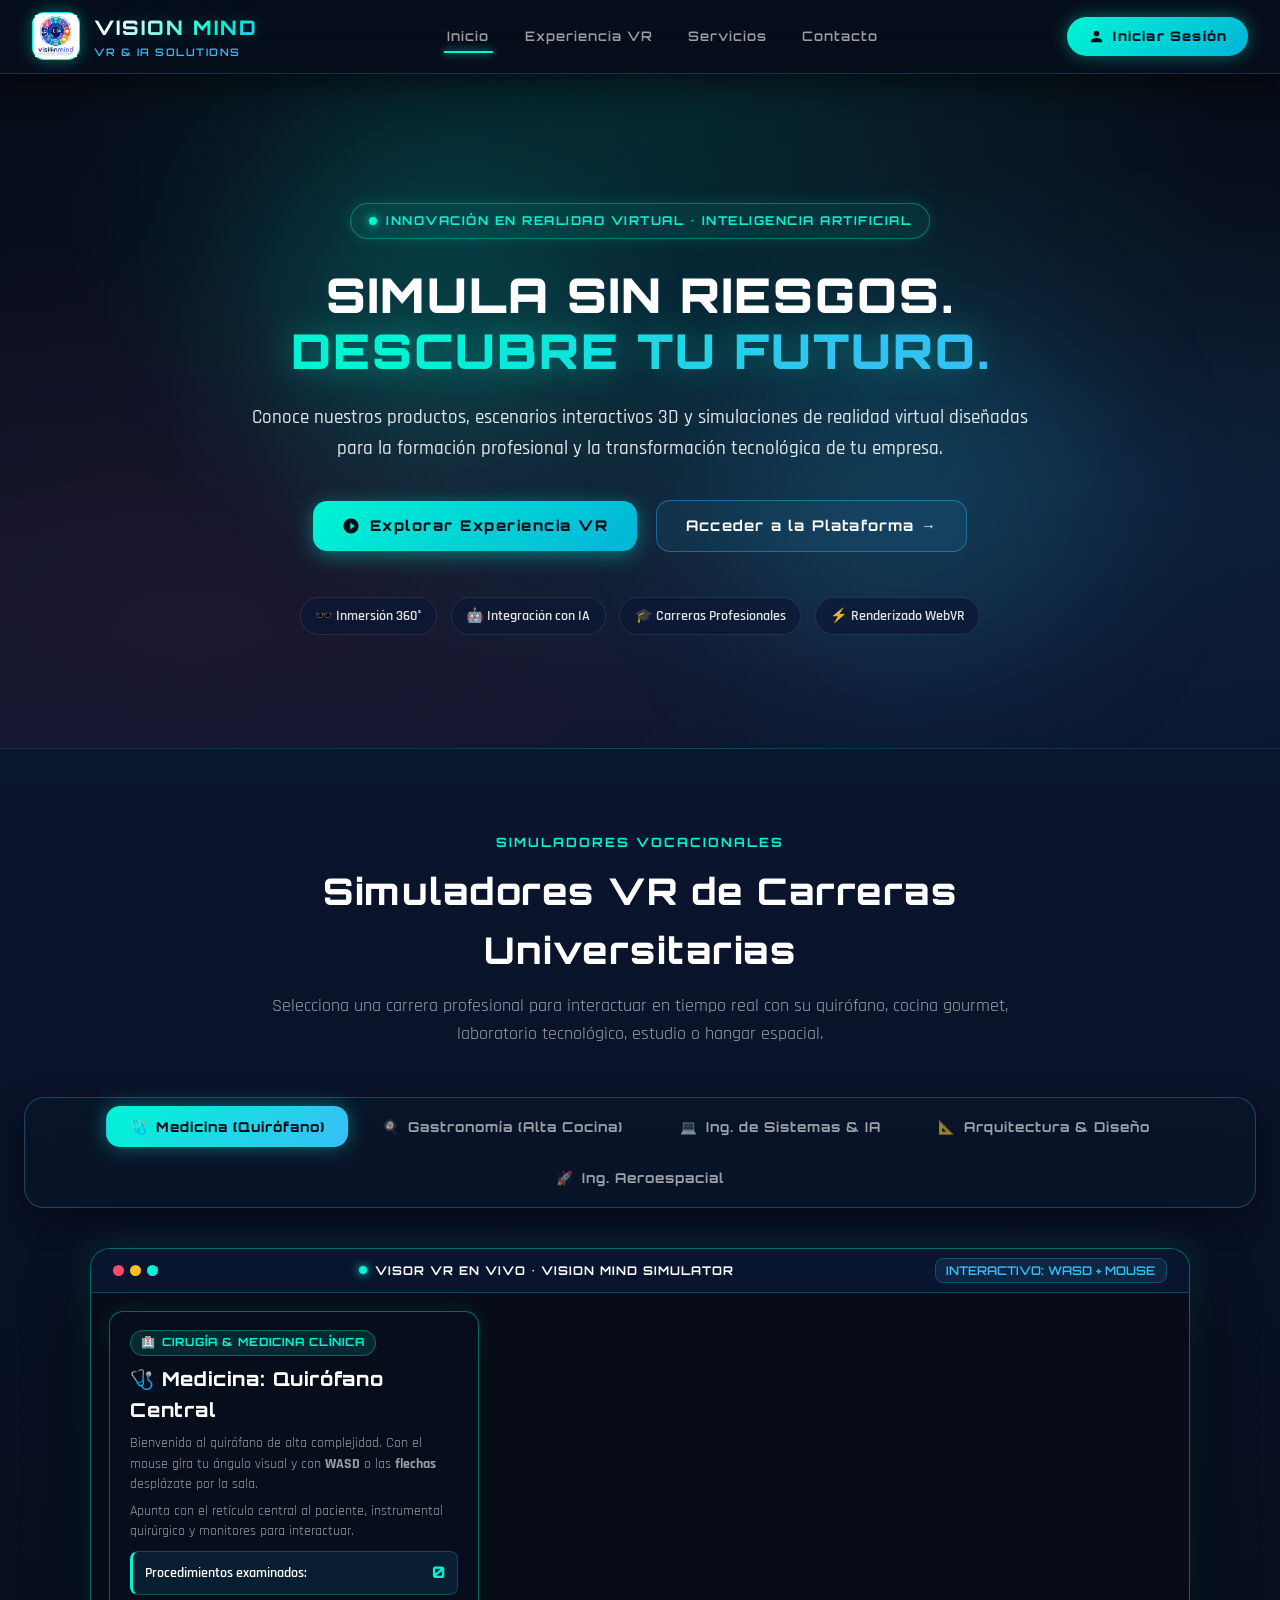
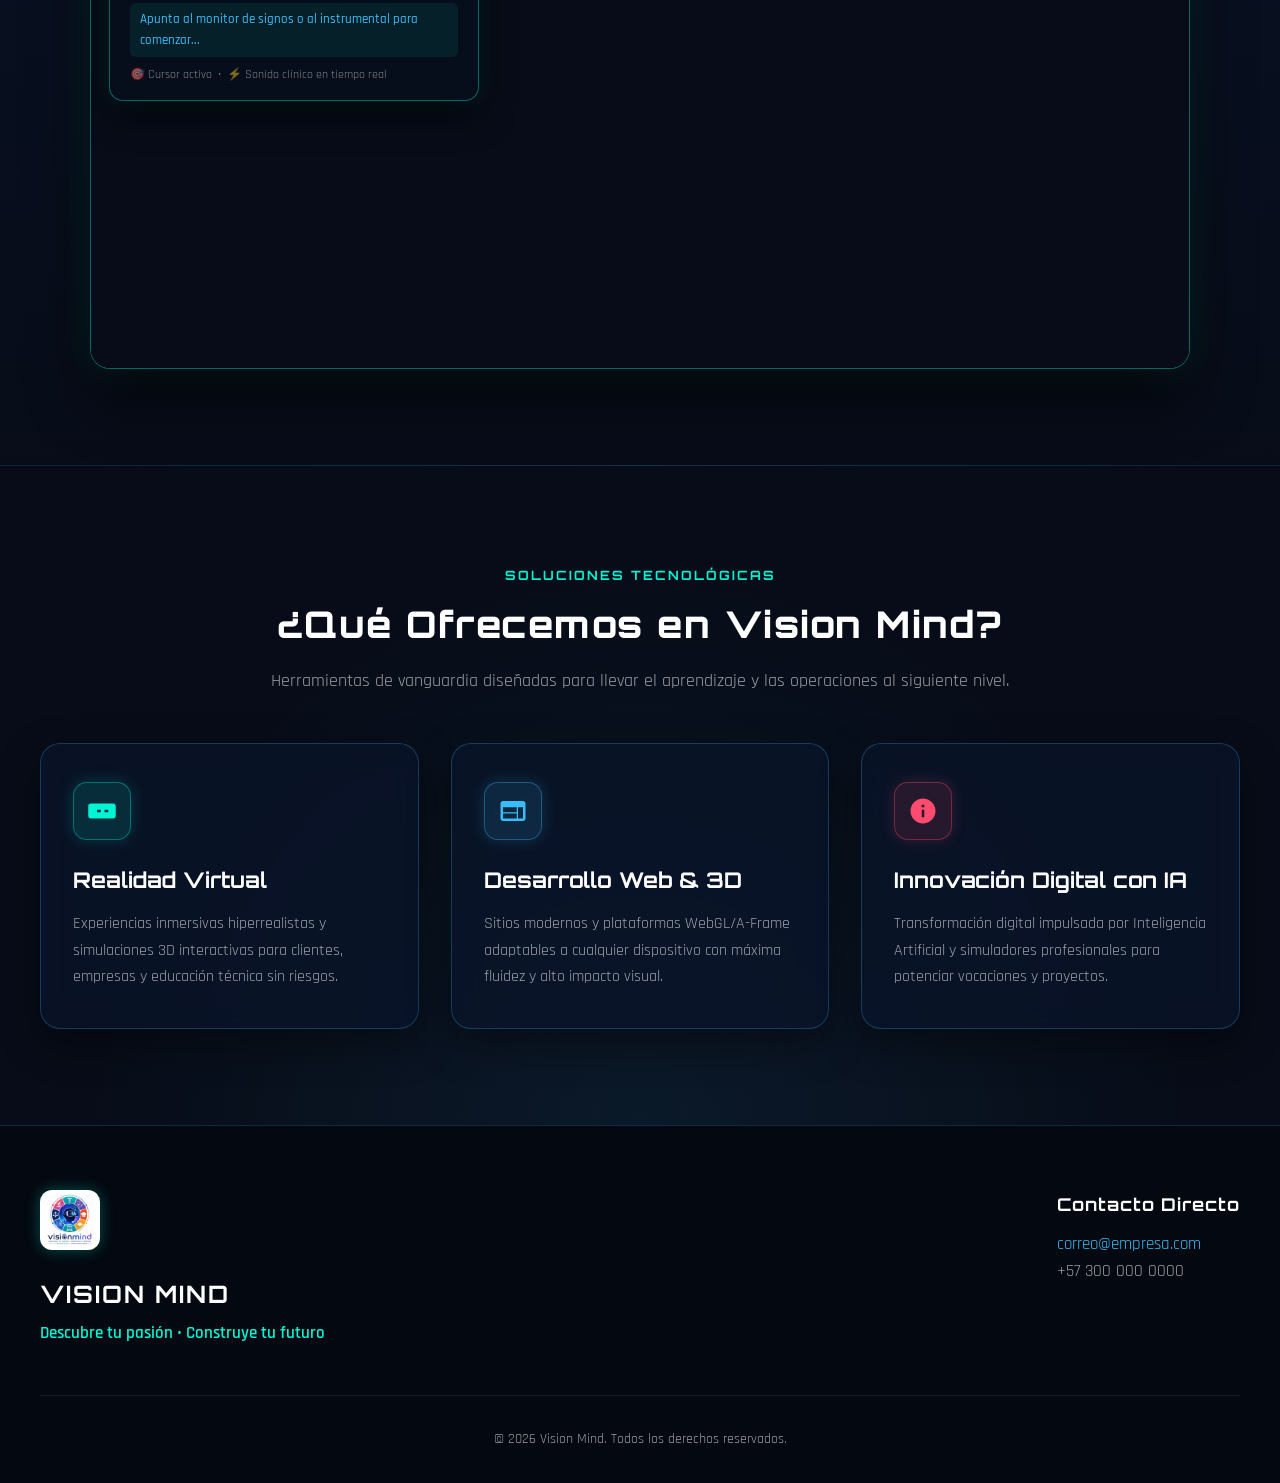
==== vision-mind-main/index.html @ ce86c636 "public" ====
<!DOCTYPE html>
<html lang="es">
<head>
  <meta charset="UTF-8">
  <meta name="viewport" content="width=device-width, initial-scale=1.0">
  <title>Vision Mind | Realidad Virtual & Soluciones Inmersivas</title>
  
  <link rel="icon" type="image/png" href="img/vision_mind_logo.png">
  <link rel="stylesheet" href="style.css">
  <script src="https://aframe.io/releases/1.5.0/aframe.min.js"></script>
  <script src="script.js" defer></script>
</head>
<body>

  <!-- Barra de Navegación y Encabezado Futurista -->
  <header class="main-header">
    <div class="nav-container">
      <!-- Identidad Corporativa -->
      <a href="#inicio" class="brand-link">
        <div class="logo-wrapper">
          <img src="img/vision_mind_logo.png" alt="Logo Vision Mind" class="header-logo">
        </div>
        <div class="brand-text">
          <span class="brand-name">VISION MIND</span>
          <span class="brand-sub">VR &amp; IA SOLUTIONS</span>
        </div>
      </a>

      <!-- Menú de Navegación -->
      <nav class="nav-menu">
        <a href="#inicio" class="nav-link active">Inicio</a>
        <a href="#vr" class="nav-link">Experiencia VR</a>
        <a href="#servicios" class="nav-link">Servicios</a>
        <a href="#contacto" class="nav-link">Contacto</a>
      </nav>

      <!-- Botón de Acceso -->
      <div class="nav-actions">
        <a href="login.html" class="btn-login-cta">
          <svg width="17" height="17" fill="currentColor" viewBox="0 0 24 24">
            <path d="M12 12c2.21 0 4-1.79 4-4s-1.79-4-4-4-4 1.79-4 4 1.79 4 4 4zm0 2c-2.67 0-8 1.34-8 4v2h16v-2c0-2.66-5.33-4-8-4z"/>
          </svg>
          Iniciar Sesión
        </a>
      </div>
    </div>
  </header>

  <!-- Sección Hero / Bienvenida Futurista -->
  <section class="hero" id="inicio">
    <div class="hero-glow-blob blob-1"></div>
    <div class="hero-glow-blob blob-2"></div>
    
    <div class="hero-content">
      <div class="hero-badge">
        <span class="badge-dot"></span>
        INNOVACIÓN EN REALIDAD VIRTUAL &bull; INTELIGENCIA ARTIFICIAL
      </div>
      
      <h1 class="hero-title">
        SIMULA SIN RIESGOS.<br>
        <span class="text-gradient">DESCUBRE TU FUTURO.</span>
      </h1>
      
      <p class="hero-desc">
        Conoce nuestros productos, escenarios interactivos 3D y simulaciones de realidad virtual diseñadas para la formación profesional y la transformación tecnológica de tu empresa.
      </p>

      <div class="hero-actions">
        <a href="#vr" class="btn-hero-primary">
          <svg width="18" height="18" fill="currentColor" viewBox="0 0 24 24">
            <path d="M12 2C6.48 2 2 6.48 2 12s4.48 10 10 10 10-4.48 10-10S17.52 2 12 2zm-1 14.5v-9l6 4.5-6 4.5z"/>
          </svg>
          Explorar Experiencia VR
        </a>
        <a href="login.html" class="btn-hero-secondary">
          Acceder a la Plataforma &rarr;
        </a>
      </div>

      <div class="hero-features-chips">
        <span class="chip">🕶️ Inmersión 360°</span>
        <span class="chip">🤖 Integración con IA</span>
        <span class="chip">🎓 Carreras Profesionales</span>
        <span class="chip">⚡ Renderizado WebVR</span>
      </div>
    </div>
  </section>

  <!-- Sección de Experiencia VR, Pestañas y Visor -->
  <section class="vr-section" id="vr">
    <div class="section-header">
      <span class="section-tag">SIMULADORES VOCACIONALES</span>
      <h2 class="section-title">Simuladores VR de Carreras Universitarias</h2>
      <p class="section-desc">Selecciona una carrera profesional para interactuar en tiempo real con su quirófano, cocina gourmet, laboratorio tecnológico, estudio o hangar espacial.</p>
    </div>

    <!-- Pestañas de Navegación 3D por Carrera -->
    <div class="tabs-container">
      <div class="tabs" role="tablist">
        <button class="tab-btn active" onclick="cargarTab('medicina.html', this)">
          <span>🩺</span> Medicina (Quirófano)
        </button>
        <button class="tab-btn" onclick="cargarTab('gastronomia.html', this)">
          <span>🍳</span> Gastronomía (Alta Cocina)
        </button>
        <button class="tab-btn" onclick="cargarTab('sistemas.html', this)">
          <span>💻</span> Ing. de Sistemas &amp; IA
        </button>
        <button class="tab-btn" onclick="cargarTab('arquitectura.html', this)">
          <span>📐</span> Arquitectura &amp; Diseño
        </button>
        <button class="tab-btn" onclick="cargarTab('aeroespacial.html', this)">
          <span>🚀</span> Ing. Aeroespacial
        </button>
      </div>
    </div>

    <!-- Marco Tecnológico del Visor VR -->
    <div class="visor-wrapper">
      <div class="visor-topbar">
        <div class="visor-dots">
          <span class="dot dot-red"></span>
          <span class="dot dot-yellow"></span>
          <span class="dot dot-green"></span>
        </div>
        <div class="visor-title">
          <span class="live-indicator"></span>
          VISOR VR EN VIVO &bull; VISION MIND SIMULATOR
        </div>
        <div class="visor-controls">
          <span class="visor-badge">INTERACTIVO: WASD + MOUSE</span>
        </div>
      </div>
      <iframe id="visor" src="medicina.html" title="Simulador VR de Carreras Profesionales - Vision Mind"></iframe>
    </div>
  </section>

  <!-- Sección de Servicios -->
  <section class="servicios" id="servicios">
    <div class="section-header">
      <span class="section-tag">SOLUCIONES TECNOLÓGICAS</span>
      <h2 class="section-title">¿Qué Ofrecemos en Vision Mind?</h2>
      <p class="section-desc">Herramientas de vanguardia diseñadas para llevar el aprendizaje y las operaciones al siguiente nivel.</p>
    </div>

    <div class="cards-grid">
      <div class="service-card">
        <div class="card-icon-frame icon-aguamarina">
          <svg viewBox="0 0 24 24" width="30" height="30" fill="currentColor">
            <path d="M21 6H3c-1.1 0-2 .9-2 2v8c0 1.1.9 2 2 2h18c1.1 0 2-.9 2-2V8c0-1.1-.9-2-2-2zm-10 7H8v-2h3v2zm6 0h-3v-2h3v2z"/>
          </svg>
        </div>
        <h3>Realidad Virtual</h3>
        <p>Experiencias inmersivas hiperrealistas y simulaciones 3D interactivas para clientes, empresas y educación técnica sin riesgos.</p>
      </div>

      <div class="service-card">
        <div class="card-icon-frame icon-blue">
          <svg viewBox="0 0 24 24" width="30" height="30" fill="currentColor">
            <path d="M20 4H4c-1.1 0-1.99.9-1.99 2L2 18c0 1.1.9 2 2 2h16c1.1 0 2-.9 2-2V6c0-1.1-.9-2-2-2zm-5 14H4v-4h11v4zm0-5H4V9h11v4zm5 5h-4V9h4v9z"/>
          </svg>
        </div>
        <h3>Desarrollo Web &amp; 3D</h3>
        <p>Sitios modernos y plataformas WebGL/A-Frame adaptables a cualquier dispositivo con máxima fluidez y alto impacto visual.</p>
      </div>

      <div class="service-card">
        <div class="card-icon-frame icon-red">
          <svg viewBox="0 0 24 24" width="30" height="30" fill="currentColor">
            <path d="M12 2C6.48 2 2 6.48 2 12s4.48 10 10 10 10-4.48 10-10S17.52 2 12 2zm1 15h-2v-6h2v6zm0-8h-2V7h2v2z"/>
          </svg>
        </div>
        <h3>Innovación Digital con IA</h3>
        <p>Transformación digital impulsada por Inteligencia Artificial y simuladores profesionales para potenciar vocaciones y proyectos.</p>
      </div>
    </div>
  </section>

  <!-- Pie de Página (Footer) -->
  <footer id="contacto">
    <div class="footer-container">
      <div class="footer-brand">
        <img src="img/vision_mind_logo.png" alt="Logo Vision Mind" class="footer-logo">
        <h3>VISION MIND</h3>
        <p>Descubre tu pasión &bull; Construye tu futuro</p>
      </div>
      <div class="footer-contact">
        <h4>Contacto Directo</h4>
        <p><a href="mailto:correo@empresa.com">correo@empresa.com</a></p>
        <p>+57 300 000 0000</p>
      </div>
    </div>
    <div class="footer-bottom">
      <p>&copy; 2026 Vision Mind. Todos los derechos reservados.</p>
    </div>
  </footer>

</body>
</html>
---- vision-mind-main/style.css ----
/* ==========================================================================
   VISION MIND - MODERN FUTURISTIC MAIN STYLESHEET
   Paleta: Verde Aguamarina (#00f5d4), Azulito Clarito (#38bdf8), 
           Blanco Puro (#ffffff), Rojito Neón (#ff4b6e)
   ========================================================================== */

@import url('https://fonts.googleapis.com/css2?family=Orbitron:wght@400;600;700;900&family=Rajdhani:wght@400;500;600;700&display=swap');

:root {
  /* Paleta requerida */
  --aguamarina: #00f5d4;
  --aguamarina-glow: rgba(0, 245, 212, 0.4);
  --aguamarina-subtle: rgba(0, 245, 212, 0.12);

  --azul-clarito: #38bdf8;
  --azul-glow: rgba(56, 189, 248, 0.4);
  --azul-subtle: rgba(56, 189, 248, 0.12);

  --blanco: #ffffff;
  --blanco-trans: rgba(255, 255, 255, 0.88);
  --blanco-dim: rgba(255, 255, 255, 0.6);

  --rojito: #ff4b6e;
  --rojito-glow: rgba(255, 75, 110, 0.4);

  /* Fondos Cyber-Dark */
  --bg-deep: #070c18;
  --bg-darker: #040810;
  --bg-surface: rgba(10, 20, 42, 0.75);
  --bg-card: rgba(12, 24, 52, 0.65);
  --border-card: rgba(56, 189, 248, 0.25);

  /* Tipografías */
  --font-cyber: 'Orbitron', -apple-system, sans-serif;
  --font-body: 'Rajdhani', -apple-system, sans-serif;

  --radius-sm: 8px;
  --radius-md: 14px;
  --radius-lg: 20px;
  --radius-full: 9999px;

  --transition-normal: 0.3s cubic-bezier(0.16, 1, 0.3, 1);
}

/* Reset y Base */
*, *::before, *::after {
  margin: 0;
  padding: 0;
  box-sizing: border-box;
}

html {
  scroll-behavior: smooth;
}

body {
  background-color: var(--bg-deep);
  color: var(--blanco-trans);
  font-family: var(--font-body);
  font-size: 1.05rem;
  line-height: 1.6;
  overflow-x: hidden;
  position: relative;
}

/* ==========================================================================
   1. BARRA DE NAVEGACIÓN Y CABECERA UNIFICADA
   ========================================================================== */
.main-header {
  position: sticky;
  top: 0;
  left: 0;
  width: 100%;
  z-index: 1000;
  background: rgba(7, 14, 28, 0.88);
  backdrop-filter: blur(18px);
  -webkit-backdrop-filter: blur(18px);
  border-bottom: 1px solid rgba(56, 189, 248, 0.2);
  box-shadow: 0 10px 30px rgba(0, 0, 0, 0.5);
  padding: 0.75rem 2rem;
  transition: var(--transition-normal);
}

.nav-container {
  max-width: 1350px;
  margin: 0 auto;
  display: flex;
  justify-content: space-between;
  align-items: center;
  gap: 1.5rem;
}

/* Identidad de Marca (Izquierda) */
.brand-link {
  display: flex;
  align-items: center;
  gap: 0.9rem;
  text-decoration: none;
  transition: var(--transition-normal);
}

.brand-link:hover {
  transform: translateY(-1px);
}

.logo-wrapper {
  position: relative;
  width: 48px;
  height: 48px;
  background: #ffffff;
  border-radius: 12px;
  padding: 2px;
  display: flex;
  align-items: center;
  justify-content: center;
  border: 1.5px solid var(--aguamarina);
  box-shadow: 0 0 15px var(--aguamarina-glow);
}

.header-logo {
  width: 100%;
  height: 100%;
  object-fit: contain;
}

.brand-text {
  display: flex;
  flex-direction: column;
}

.brand-name {
  font-family: var(--font-cyber);
  font-size: 1.25rem;
  font-weight: 800;
  letter-spacing: 2px;
  background: linear-gradient(135deg, var(--blanco) 20%, var(--aguamarina) 70%, var(--azul-clarito) 100%);
  -webkit-background-clip: text;
  -webkit-text-fill-color: transparent;
  text-shadow: 0 0 18px rgba(0, 245, 212, 0.25);
}

.brand-sub {
  font-family: var(--font-cyber);
  font-size: 0.65rem;
  font-weight: 600;
  letter-spacing: 1.5px;
  color: var(--azul-clarito);
}

/* Enlaces de Navegación (Centro) */
.nav-menu {
  display: flex;
  align-items: center;
  gap: 1.8rem;
}

.nav-link {
  color: var(--blanco-dim);
  text-decoration: none;
  font-family: var(--font-cyber);
  font-size: 0.82rem;
  font-weight: 600;
  letter-spacing: 1px;
  padding: 0.4rem 0.2rem;
  position: relative;
  transition: var(--transition-normal);
}

.nav-link::after {
  content: '';
  position: absolute;
  bottom: 0;
  left: 50%;
  width: 0%;
  height: 2px;
  background: var(--aguamarina);
  box-shadow: 0 0 8px var(--aguamarina);
  transition: var(--transition-normal);
  transform: translateX(-50%);
}

.nav-link:hover {
  color: var(--blanco);
}

.nav-link:hover::after,
.nav-link.active::after {
  width: 100%;
}

/* Botón CTA Iniciar Sesión (Derecha) */
.btn-login-cta {
  display: inline-flex;
  align-items: center;
  gap: 0.55rem;
  padding: 0.55rem 1.3rem;
  background: linear-gradient(135deg, var(--aguamarina) 0%, #00b4d8 100%);
  color: #070c18 !important;
  text-decoration: none;
  font-family: var(--font-cyber);
  font-size: 0.82rem;
  font-weight: 800;
  letter-spacing: 1.2px;
  border-radius: var(--radius-full);
  box-shadow: 0 0 18px var(--aguamarina-glow);
  transition: var(--transition-normal);
}

.btn-login-cta:hover {
  transform: translateY(-2px);
  background: #ffffff;
  box-shadow: 0 0 25px rgba(255, 255, 255, 0.7), 0 0 35px var(--aguamarina);
}

/* ==========================================================================
   2. SECCIÓN HERO FUTURISTA
   ========================================================================== */
.hero {
  position: relative;
  min-height: 75vh;
  display: flex;
  align-items: center;
  justify-content: center;
  text-align: center;
  padding: 5rem 1.5rem 4rem;
  background: 
    radial-gradient(ellipse at 50% 10%, rgba(0, 245, 212, 0.12) 0%, transparent 65%),
    radial-gradient(ellipse at 85% 60%, rgba(56, 189, 248, 0.1) 0%, transparent 55%),
    radial-gradient(ellipse at 15% 80%, rgba(255, 75, 110, 0.08) 0%, transparent 50%),
    linear-gradient(180deg, #070c18 0%, #0a152e 100%);
  overflow: hidden;
  border-bottom: 1px solid rgba(56, 189, 248, 0.2);
}

.hero-glow-blob {
  position: absolute;
  border-radius: 50%;
  filter: blur(80px);
  pointer-events: none;
  z-index: 1;
}

.blob-1 {
  width: 320px;
  height: 320px;
  background: rgba(0, 245, 212, 0.15);
  top: 10%;
  left: 20%;
}

.blob-2 {
  width: 350px;
  height: 350px;
  background: rgba(56, 189, 248, 0.15);
  bottom: 10%;
  right: 15%;
}

.hero-content {
  position: relative;
  z-index: 2;
  max-width: 950px;
  margin: 0 auto;
}

/* Badge Superior */
.hero-badge {
  display: inline-flex;
  align-items: center;
  gap: 0.6rem;
  padding: 0.45rem 1.1rem;
  background: rgba(0, 245, 212, 0.08);
  border: 1px solid rgba(0, 245, 212, 0.35);
  border-radius: var(--radius-full);
  color: var(--aguamarina);
  font-family: var(--font-cyber);
  font-size: 0.76rem;
  font-weight: 700;
  letter-spacing: 1.5px;
  margin-bottom: 1.75rem;
  box-shadow: 0 0 15px rgba(0, 245, 212, 0.15);
}

.badge-dot {
  width: 8px;
  height: 8px;
  background-color: var(--aguamarina);
  border-radius: 50%;
  box-shadow: 0 0 8px var(--aguamarina);
  animation: pulse-dot 1.8s infinite ease-in-out;
}

@keyframes pulse-dot {
  0%, 100% { opacity: 1; transform: scale(1); }
  50% { opacity: 0.4; transform: scale(0.75); }
}

/* Título y Texto Hero */
.hero-title {
  font-family: var(--font-cyber);
  font-size: 3rem;
  font-weight: 900;
  line-height: 1.18;
  letter-spacing: 2px;
  color: var(--blanco);
  margin-bottom: 1.4rem;
  text-transform: uppercase;
}

.text-gradient {
  background: linear-gradient(135deg, var(--aguamarina) 20%, var(--azul-clarito) 80%);
  -webkit-background-clip: text;
  -webkit-text-fill-color: transparent;
  text-shadow: 0 0 35px var(--aguamarina-glow);
}

.hero-desc {
  max-width: 780px;
  margin: 0 auto 2.2rem;
  color: var(--blanco-trans);
  font-size: 1.18rem;
  font-weight: 500;
  line-height: 1.65;
}

/* Botones de Acción Hero */
.hero-actions {
  display: flex;
  justify-content: center;
  align-items: center;
  gap: 1.2rem;
  margin-bottom: 2.8rem;
  flex-wrap: wrap;
}

.btn-hero-primary {
  display: inline-flex;
  align-items: center;
  gap: 0.6rem;
  padding: 0.85rem 1.8rem;
  background: linear-gradient(135deg, var(--aguamarina) 0%, #00b4d8 100%);
  color: #070c18;
  text-decoration: none;
  font-family: var(--font-cyber);
  font-size: 0.92rem;
  font-weight: 800;
  letter-spacing: 1.5px;
  border-radius: var(--radius-md);
  box-shadow: 0 4px 20px rgba(0, 245, 212, 0.4);
  transition: var(--transition-normal);
}

.btn-hero-primary:hover {
  transform: translateY(-3px);
  box-shadow: 0 8px 30px var(--aguamarina-glow);
  color: #040810;
}

.btn-hero-secondary {
  display: inline-flex;
  align-items: center;
  gap: 0.5rem;
  padding: 0.85rem 1.8rem;
  background: rgba(56, 189, 248, 0.08);
  border: 1px solid rgba(56, 189, 248, 0.4);
  color: var(--blanco);
  text-decoration: none;
  font-family: var(--font-cyber);
  font-size: 0.92rem;
  font-weight: 700;
  letter-spacing: 1.2px;
  border-radius: var(--radius-md);
  backdrop-filter: blur(10px);
  transition: var(--transition-normal);
}

.btn-hero-secondary:hover {
  background: rgba(56, 189, 248, 0.2);
  border-color: var(--aguamarina);
  color: var(--aguamarina);
  box-shadow: 0 0 20px var(--azul-glow);
  transform: translateY(-3px);
}

/* Chips / Etiquetas Destacadas */
.hero-features-chips {
  display: flex;
  justify-content: center;
  gap: 0.85rem;
  flex-wrap: wrap;
}

.chip {
  padding: 0.4rem 0.9rem;
  background: rgba(12, 24, 52, 0.7);
  border: 1px solid rgba(255, 255, 255, 0.1);
  border-radius: var(--radius-full);
  font-size: 0.88rem;
  font-weight: 600;
  color: var(--blanco-trans);
  backdrop-filter: blur(8px);
}

/* ==========================================================================
   3. SECCIÓN EXPERIENCIA VR, PESTAÑAS Y VISOR IFRAME
   ========================================================================== */
.vr-section {
  padding: 5rem 1.5rem 6rem;
  background: linear-gradient(180deg, #0a152e 0%, #070c18 100%);
  position: relative;
}

/* Encabezado Común de Secciones */
.section-header {
  text-align: center;
  max-width: 800px;
  margin: 0 auto 3rem;
}

.section-tag {
  display: inline-block;
  font-family: var(--font-cyber);
  font-size: 0.8rem;
  font-weight: 700;
  letter-spacing: 2px;
  color: var(--aguamarina);
  margin-bottom: 0.6rem;
}

.section-title {
  font-family: var(--font-cyber);
  font-size: 2.3rem;
  font-weight: 800;
  letter-spacing: 1.5px;
  color: var(--blanco);
  margin-bottom: 0.8rem;
}

.section-desc {
  color: var(--blanco-dim);
  font-size: 1.1rem;
}

/* Pestañas de Navegación 3D */
.tabs-container {
  display: flex;
  justify-content: center;
  margin-bottom: 2.5rem;
}

.tabs {
  display: flex;
  flex-wrap: wrap;
  justify-content: center;
  gap: 0.65rem;
  background: rgba(10, 20, 42, 0.85);
  backdrop-filter: blur(16px);
  padding: 0.5rem;
  border-radius: var(--radius-lg);
  border: 1px solid rgba(56, 189, 248, 0.3);
  box-shadow: 0 10px 30px rgba(0, 0, 0, 0.4);
}

.tabs button,
.tabs .tab-btn {
  display: inline-flex;
  align-items: center;
  gap: 0.5rem;
  padding: 0.7rem 1.4rem;
  border: 1px solid transparent;
  background: transparent;
  color: var(--blanco-dim);
  cursor: pointer;
  font-family: var(--font-cyber);
  font-size: 0.85rem;
  font-weight: 700;
  letter-spacing: 1px;
  border-radius: var(--radius-md);
  transition: var(--transition-normal);
}

.tabs button:hover,
.tabs .tab-btn:hover {
  color: var(--blanco);
  background: rgba(56, 189, 248, 0.12);
}

.tabs button.active,
.tabs .tab-btn.active {
  background: linear-gradient(135deg, var(--aguamarina) 0%, var(--azul-clarito) 100%);
  color: #070c18;
  font-weight: 800;
  box-shadow: 0 0 20px var(--aguamarina-glow);
}

/* Marco Tecnológico para el Visor VR */
.visor-wrapper {
  max-width: 1100px;
  margin: 0 auto;
  background: #060b17;
  border-radius: var(--radius-lg);
  border: 1px solid rgba(0, 245, 212, 0.4);
  box-shadow: 
    0 25px 60px rgba(0, 0, 0, 0.7),
    0 0 35px rgba(0, 245, 212, 0.15);
  overflow: hidden;
  position: relative;
}

.visor-topbar {
  display: flex;
  justify-content: space-between;
  align-items: center;
  padding: 0.75rem 1.4rem;
  background: rgba(10, 22, 48, 0.95);
  border-bottom: 1px solid rgba(56, 189, 248, 0.25);
  font-family: var(--font-cyber);
  font-size: 0.75rem;
}

.visor-dots {
  display: flex;
  gap: 6px;
}

.visor-dots .dot {
  width: 11px;
  height: 11px;
  border-radius: 50%;
}

.dot-red { background-color: var(--rojito); }
.dot-yellow { background-color: #fbbf24; }
.dot-green { background-color: var(--aguamarina); }

.visor-title {
  display: flex;
  align-items: center;
  gap: 0.5rem;
  color: var(--blanco);
  font-weight: 700;
  letter-spacing: 1px;
}

.live-indicator {
  width: 8px;
  height: 8px;
  border-radius: 50%;
  background-color: var(--aguamarina);
  box-shadow: 0 0 8px var(--aguamarina);
  animation: pulse-dot 1.5s infinite;
}

.visor-badge {
  color: var(--azul-clarito);
  font-weight: 600;
  background: rgba(56, 189, 248, 0.1);
  padding: 0.25rem 0.65rem;
  border-radius: var(--radius-sm);
  border: 1px solid rgba(56, 189, 248, 0.25);
}

#visor {
  width: 100%;
  height: 75vh;
  min-height: 550px;
  border: none;
  display: block;
  background: #000000;
}

/* ==========================================================================
   4. SECCIÓN SERVICIOS
   ========================================================================== */
.servicios {
  padding: 6rem 1.5rem;
  background: 
    radial-gradient(circle at 50% 100%, rgba(56, 189, 248, 0.08) 0%, transparent 60%),
    var(--bg-deep);
  border-top: 1px solid rgba(56, 189, 248, 0.15);
}

.cards-grid {
  max-width: 1200px;
  margin: 0 auto;
  display: grid;
  grid-template-columns: repeat(auto-fit, minmax(310px, 1fr));
  gap: 2rem;
}

.service-card {
  background: var(--bg-surface);
  backdrop-filter: blur(16px);
  -webkit-backdrop-filter: blur(16px);
  border: 1px solid var(--border-card);
  border-radius: var(--radius-lg);
  padding: 2.4rem 2rem;
  box-shadow: 0 15px 40px rgba(0, 0, 0, 0.4);
  transition: var(--transition-normal);
  position: relative;
  overflow: hidden;
}

.service-card::before {
  content: '';
  position: absolute;
  top: 0;
  left: 0;
  width: 100%;
  height: 3px;
  background: linear-gradient(90deg, transparent, var(--aguamarina), transparent);
  opacity: 0;
  transition: var(--transition-normal);
}

.service-card:hover {
  transform: translateY(-6px);
  border-color: var(--aguamarina);
  box-shadow: 0 20px 50px rgba(0, 0, 0, 0.6), 0 0 25px var(--aguamarina-glow);
}

.service-card:hover::before {
  opacity: 1;
}

.card-icon-frame {
  width: 58px;
  height: 58px;
  border-radius: var(--radius-md);
  display: flex;
  align-items: center;
  justify-content: center;
  margin-bottom: 1.4rem;
}

.icon-aguamarina {
  background: rgba(0, 245, 212, 0.12);
  color: var(--aguamarina);
  border: 1px solid rgba(0, 245, 212, 0.35);
  box-shadow: 0 0 15px rgba(0, 245, 212, 0.2);
}

.icon-blue {
  background: rgba(56, 189, 248, 0.12);
  color: var(--azul-clarito);
  border: 1px solid rgba(56, 189, 248, 0.35);
  box-shadow: 0 0 15px rgba(56, 189, 248, 0.2);
}

.icon-red {
  background: rgba(255, 75, 110, 0.12);
  color: var(--rojito);
  border: 1px solid rgba(255, 75, 110, 0.35);
  box-shadow: 0 0 15px rgba(255, 75, 110, 0.2);
}

.service-card h3 {
  font-family: var(--font-cyber);
  font-size: 1.35rem;
  color: var(--blanco);
  margin-bottom: 0.9rem;
}

.service-card p {
  color: var(--blanco-dim);
  font-size: 1.02rem;
  line-height: 1.6;
}

/* ==========================================================================
   5. PIE DE PÁGINA (FOOTER)
   ========================================================================== */
footer {
  background: #040810;
  border-top: 1px solid rgba(56, 189, 248, 0.2);
  padding: 4rem 1.5rem 2rem;
  color: var(--blanco-dim);
}

.footer-container {
  max-width: 1200px;
  margin: 0 auto 3rem;
  display: flex;
  justify-content: space-between;
  align-items: flex-start;
  flex-wrap: wrap;
  gap: 2.5rem;
}

.footer-brand {
  max-width: 400px;
}

.footer-logo {
  width: 60px;
  height: 60px;
  background: #ffffff;
  border-radius: 12px;
  padding: 4px;
  margin-bottom: 1rem;
  box-shadow: 0 0 15px rgba(0, 245, 212, 0.3);
}

.footer-brand h3 {
  font-family: var(--font-cyber);
  font-size: 1.5rem;
  color: var(--blanco);
  letter-spacing: 2px;
  margin-bottom: 0.4rem;
}

.footer-brand p {
  color: var(--aguamarina);
  font-weight: 600;
}

.footer-contact h4 {
  font-family: var(--font-cyber);
  font-size: 1.1rem;
  color: var(--blanco);
  letter-spacing: 1px;
  margin-bottom: 0.8rem;
}

.footer-contact a {
  color: var(--azul-clarito);
  text-decoration: none;
  transition: var(--transition-normal);
}

.footer-contact a:hover {
  color: var(--aguamarina);
  text-shadow: 0 0 8px var(--aguamarina);
}

.footer-bottom {
  max-width: 1200px;
  margin: 0 auto;
  padding-top: 2rem;
  border-top: 1px solid rgba(255, 255, 255, 0.08);
  text-align: center;
  font-size: 0.9rem;
}

/* ==========================================================================
   6. RESPONSIVE DESIGN
   ========================================================================== */
@media (max-width: 900px) {
  .hero-title {
    font-size: 2.3rem;
  }
  
  .nav-menu {
    display: none; /* Oculto o condensado en móviles */
  }

  .main-header {
    padding: 0.75rem 1.2rem;
  }

  #visor {
    height: 60vh;
    min-height: 420px;
  }
}

@media (max-width: 600px) {
  .hero {
    padding: 4rem 1.2rem 3rem;
  }

  .hero-title {
    font-size: 1.85rem;
  }

  .hero-desc {
    font-size: 1.02rem;
  }

  .tabs button,
  .tabs .tab-btn {
    padding: 0.55rem 0.9rem;
    font-size: 0.78rem;
  }

  .section-title {
    font-size: 1.75rem;
  }

  .footer-container {
    flex-direction: column;
  }
}

/* ==========================================================================
   7. INTERFAZ HUD & PANELES PARA SIMULADORES VR (A-FRAME)
   ========================================================================== */
.panel {
  position: absolute;
  top: 18px;
  left: 18px;
  z-index: 99999;
  background: rgba(7, 14, 28, 0.88);
  backdrop-filter: blur(14px);
  -webkit-backdrop-filter: blur(14px);
  border: 1px solid rgba(0, 245, 212, 0.4);
  box-shadow: 0 12px 35px rgba(0, 0, 0, 0.7), 0 0 20px rgba(0, 245, 212, 0.15);
  border-radius: 14px;
  padding: 16px 20px;
  max-width: 370px;
  color: var(--blanco);
  font-family: var(--font-body);
  pointer-events: auto;
  user-select: none;
  animation: fadeInPanel 0.5s ease-out;
}

@keyframes fadeInPanel {
  from { opacity: 0; transform: translateY(-10px); }
  to { opacity: 1; transform: translateY(0); }
}

.panel-header-badge {
  display: inline-flex;
  align-items: center;
  gap: 6px;
  padding: 3px 10px;
  background: rgba(0, 245, 212, 0.12);
  border: 1px solid rgba(0, 245, 212, 0.3);
  border-radius: 20px;
  font-family: var(--font-cyber);
  font-size: 0.7rem;
  font-weight: 700;
  letter-spacing: 1px;
  color: var(--aguamarina);
  margin-bottom: 8px;
}

.panel h2 {
  font-family: var(--font-cyber);
  font-size: 1.2rem;
  font-weight: 800;
  letter-spacing: 0.8px;
  color: var(--blanco);
  margin-bottom: 8px;
  display: flex;
  align-items: center;
  gap: 8px;
}

.panel p {
  font-size: 0.88rem;
  line-height: 1.45;
  color: var(--blanco-dim);
  margin-bottom: 6px;
}

.panel .panel-stat {
  margin-top: 10px;
  padding: 8px 12px;
  background: rgba(56, 189, 248, 0.1);
  border: 1px solid rgba(56, 189, 248, 0.25);
  border-left: 3px solid var(--aguamarina);
  border-radius: var(--radius-sm);
  font-size: 0.86rem;
  font-weight: 600;
  color: var(--blanco);
  display: flex;
  justify-content: space-between;
  align-items: center;
}

.panel .panel-stat span#contador {
  color: var(--aguamarina);
  font-family: var(--font-cyber);
  font-weight: 800;
  font-size: 1rem;
}

.panel .hud-feedback {
  margin-top: 8px;
  padding: 6px 10px;
  background: rgba(0, 245, 212, 0.08);
  border-radius: 6px;
  font-size: 0.82rem;
  color: var(--azul-clarito);
  font-weight: 500;
  min-height: 28px;
  display: flex;
  align-items: center;
  transition: all 0.3s ease;
}

.panel-controls-hint {
  margin-top: 8px;
  font-size: 0.75rem;
  color: rgba(255, 255, 255, 0.5);
  display: flex;
  align-items: center;
  gap: 6px;
}

@media (max-width: 600px) {
  .panel {
    top: 10px;
    left: 10px;
    right: 10px;
    max-width: none;
    padding: 12px 14px;
  }
  .panel h2 {
    font-size: 1rem;
  }
  .panel p {
    font-size: 0.78rem;
  }
}
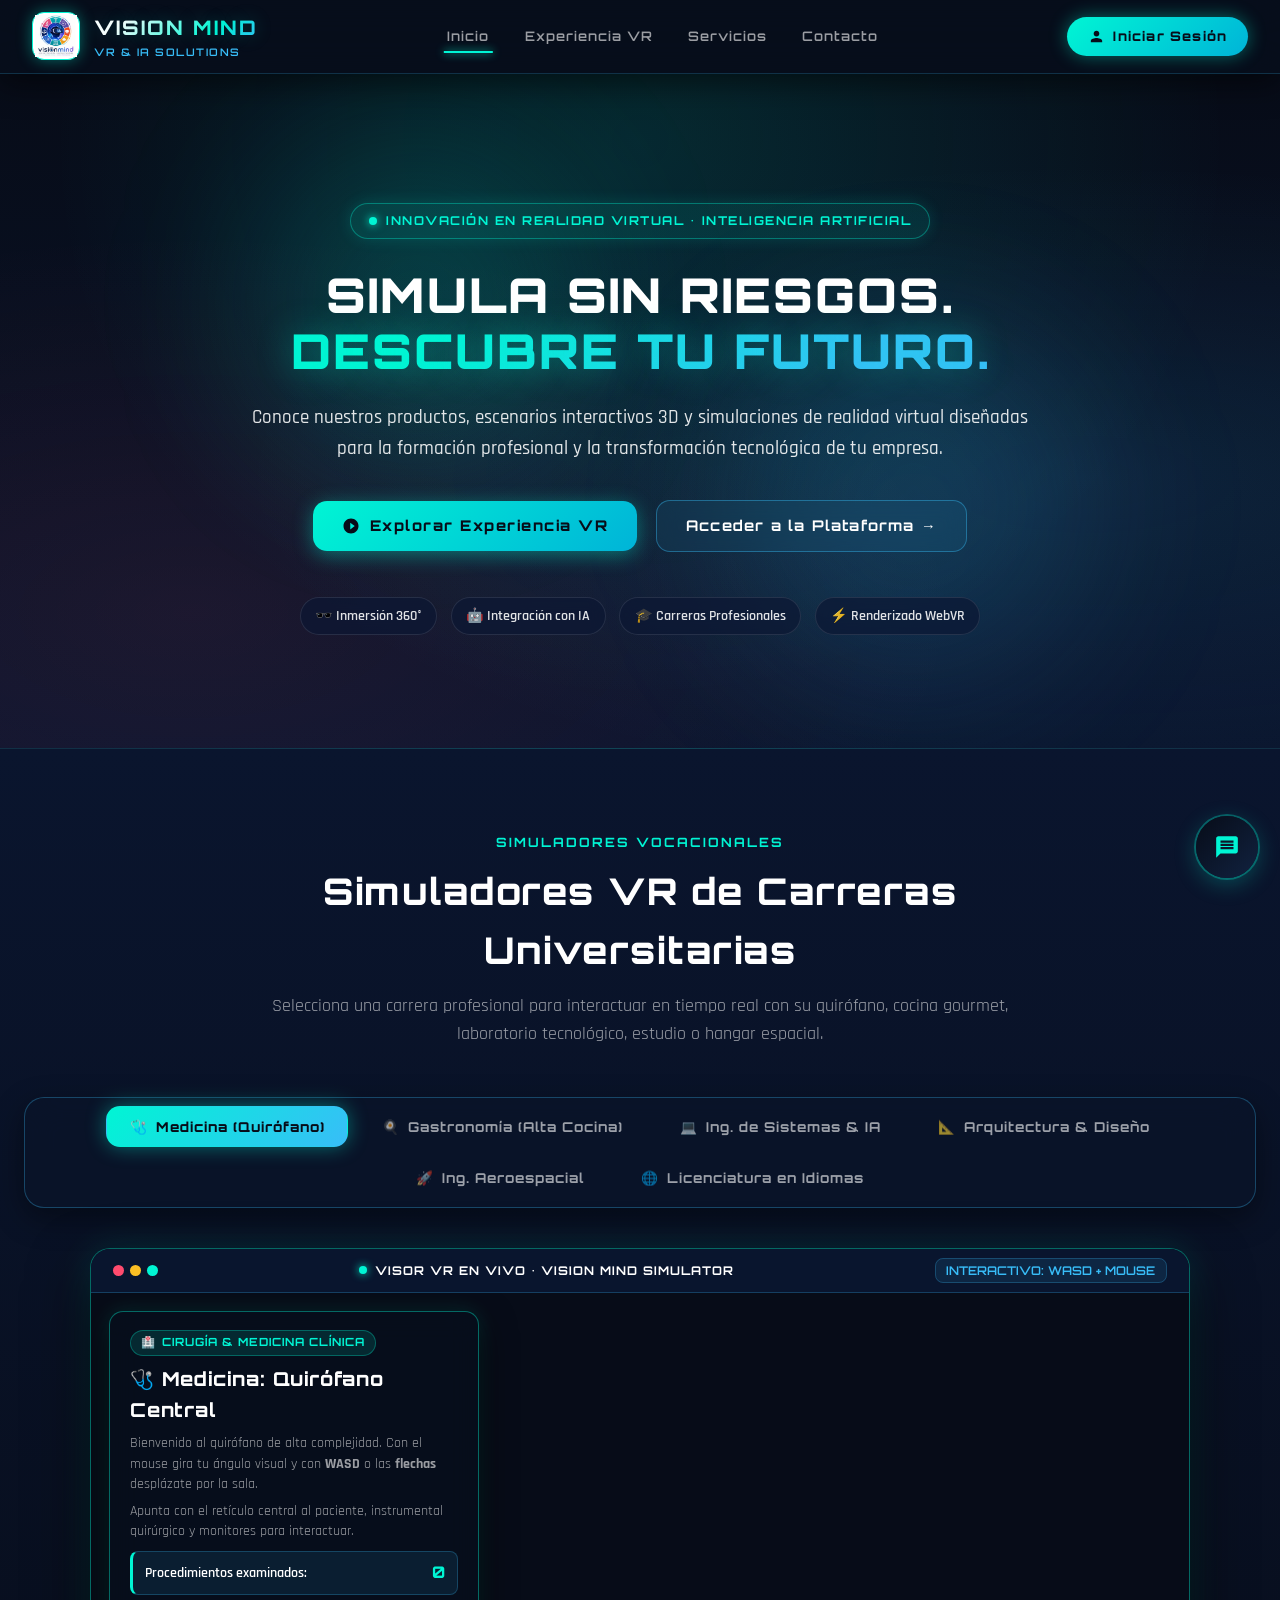
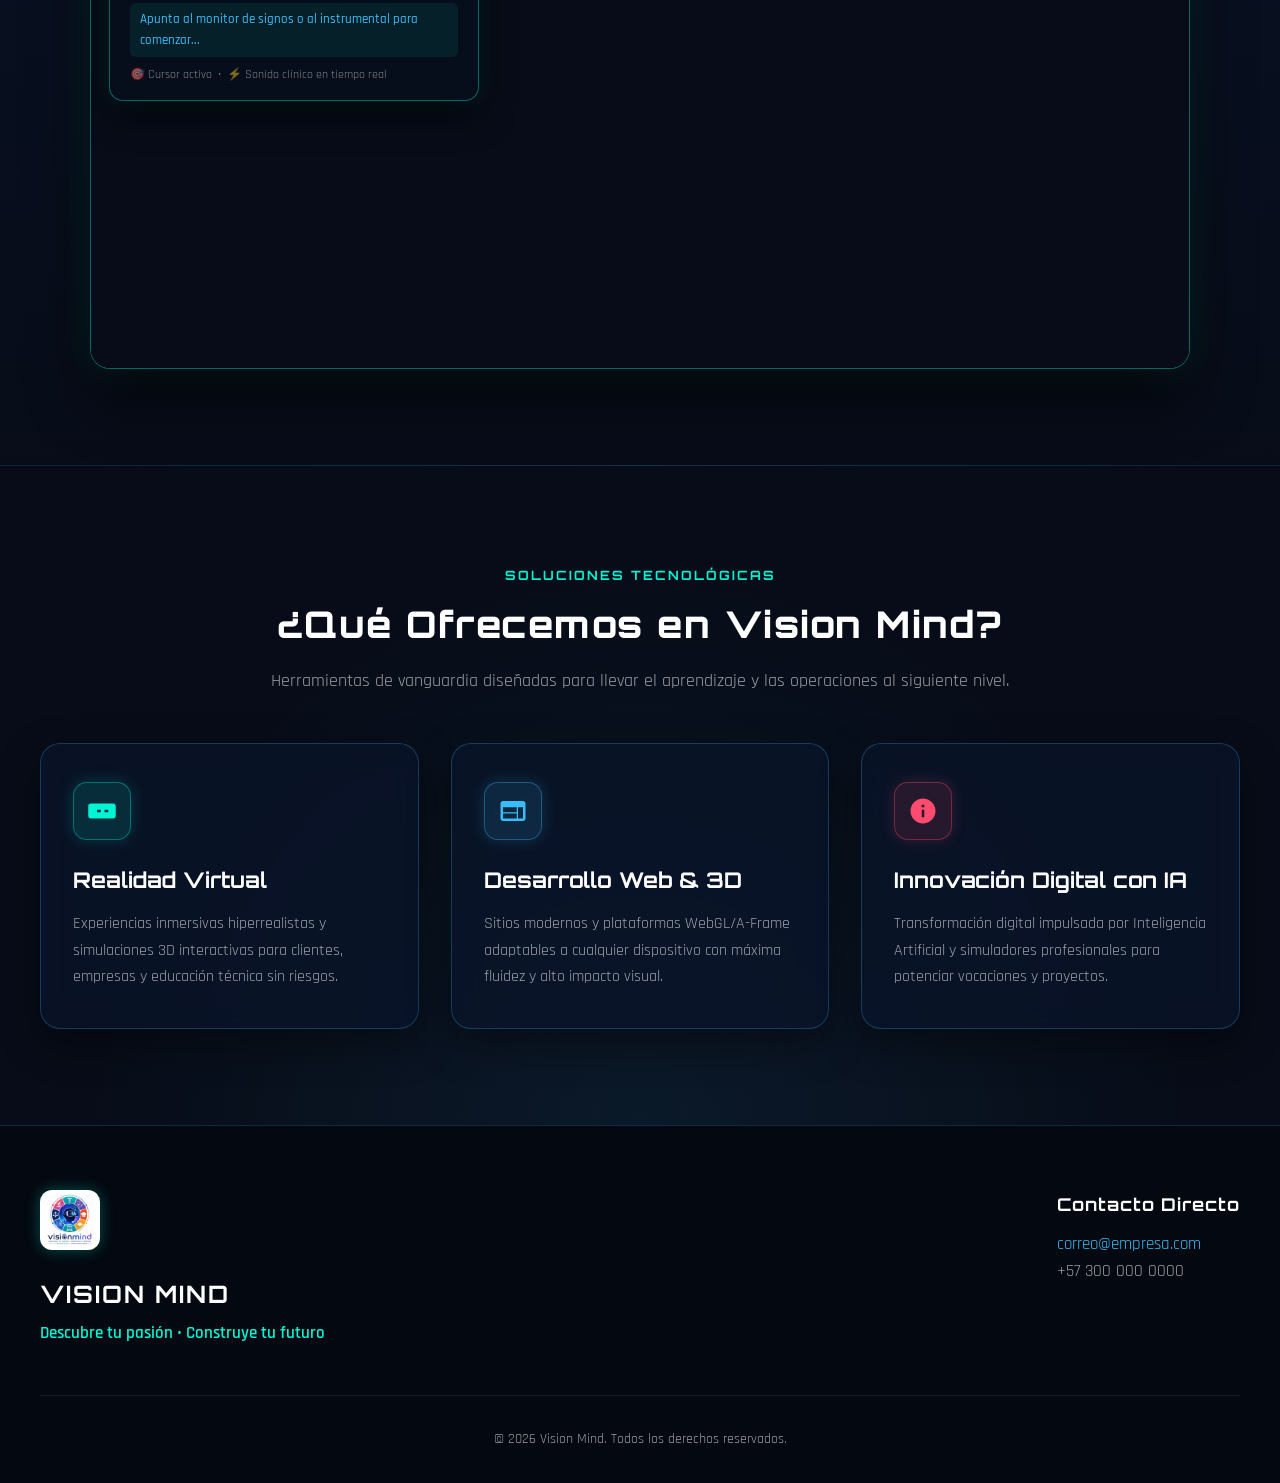
==== commit 02a07846: "Vincular estilos y scripts del chatbot Nexus en index.html" ====
--- a/vision-mind-main/index.html
+++ b/vision-mind-main/index.html
@@ -7,6 +7,7 @@
   
   <link rel="icon" type="image/png" href="img/vision_mind_logo.png">
   <link rel="stylesheet" href="style.css">
+  <link rel="stylesheet" href="chatbot.css">
   <script src="https://aframe.io/releases/1.5.0/aframe.min.js"></script>
   <script src="script.js" defer></script>
 </head>
@@ -113,6 +114,9 @@
         <button class="tab-btn" onclick="cargarTab('aeroespacial.html', this)">
           <span>🚀</span> Ing. Aeroespacial
         </button>
+        <button class="tab-btn" onclick="cargarTab('idiomas.html', this)">
+          <span>🌐</span> Licenciatura en Idiomas
+        </button>
       </div>
     </div>
 
@@ -196,5 +200,8 @@
     </div>
   </footer>
 
+  <!-- IA Chatbot Nexus — Vision Mind -->
+  <script src="conocimiento.js"></script>
+  <script src="chatbot.js"></script>
 </body>
 </html>
--- a/vision-mind-main/style.css
+++ b/vision-mind-main/style.css
@@ -914,4 +914,302 @@
   .panel p {
     font-size: 0.78rem;
   }
-}+}/* =====================================================
+   VISION MIND — ESTILOS DEL CHATBOT NEXUS
+   Colores de la marca editables en las primeras líneas.
+   ===================================================== */
+
+.cb {
+  /* ── Paleta Vision Mind ── */
+  --cb-oscuro:    #070c18;       /* Fondo cabecera y toggle  */
+  --cb-medio:     #0a1a2e;       /* Fondo avatar             */
+  --cb-acento:    #00f5d4;       /* Verde aguamarina         */
+  --cb-acento2:   #38bdf8;       /* Azul clarito             */
+  --cb-fondo:     #f0f7ff;       /* Fondo del chat           */
+  --cb-usuario:   #0a1a2e;       /* Burbuja usuario          */
+  --cb-bot-bg:    #ffffff;       /* Burbuja bot              */
+  --cb-sombra:    rgba(0,245,212,0.25);
+
+  font-family: 'Rajdhani', Arial, sans-serif;
+  position: fixed;
+  right: 22px;
+  bottom: 22px;
+  z-index: 9999;
+}
+
+/* ── Botón flotante toggle ── */
+.cb-toggle {
+  width: 62px;
+  height: 62px;
+  border-radius: 50%;
+  border: none;
+  cursor: pointer;
+  background: linear-gradient(135deg, var(--cb-oscuro) 0%, #112240 100%);
+  color: var(--cb-acento);
+  box-shadow: 0 6px 22px var(--cb-sombra), 0 0 0 2px rgba(0,245,212,0.3);
+  display: grid;
+  place-items: center;
+  transition: transform 0.22s, box-shadow 0.22s;
+}
+.cb-toggle:hover {
+  transform: scale(1.08) translateY(-2px);
+  box-shadow: 0 10px 30px var(--cb-sombra), 0 0 0 3px var(--cb-acento);
+}
+.cb.cb-abierto .cb-toggle { display: none; }
+
+/* ── Ventana principal ── */
+.cb-ventana {
+  display: none;
+  flex-direction: column;
+  width: 370px;
+  height: 540px;
+  max-height: calc(100dvh - 40px);
+  background: var(--cb-fondo);
+  border-radius: 18px;
+  border: 1px solid rgba(0, 245, 212, 0.35);
+  box-shadow:
+    0 12px 48px rgba(0,0,0,0.45),
+    0 0 30px var(--cb-sombra);
+  overflow: hidden;
+  animation: cb-entrar 0.26s ease both;
+}
+.cb.cb-abierto .cb-ventana { display: flex; }
+
+@keyframes cb-entrar {
+  from { opacity: 0; transform: translateY(16px) scale(0.97); }
+  to   { opacity: 1; transform: translateY(0) scale(1); }
+}
+
+/* ── Cabecera ── */
+.cb-cabecera {
+  display: flex;
+  align-items: center;
+  gap: 11px;
+  padding: 14px 16px;
+  background: linear-gradient(135deg, var(--cb-oscuro) 0%, #0d1f3c 100%);
+  color: white;
+  position: relative;
+  border-bottom: 1px solid rgba(0,245,212,0.2);
+}
+.cb-cabecera strong {
+  display: block;
+  font-size: 15px;
+  font-weight: 700;
+  letter-spacing: 0.5px;
+  color: #ffffff;
+}
+.cb-cabecera small {
+  font-size: 12px;
+  color: var(--cb-acento);
+  font-weight: 600;
+}
+.cb-avatar {
+  width: 40px;
+  height: 40px;
+  border-radius: 50%;
+  background: var(--cb-medio);
+  border: 2px solid var(--cb-acento);
+  display: grid;
+  place-items: center;
+  font-size: 20px;
+  flex-shrink: 0;
+  box-shadow: 0 0 10px rgba(0,245,212,0.4);
+}
+.cb-cerrar {
+  position: absolute;
+  right: 14px;
+  top: 50%;
+  transform: translateY(-50%);
+  background: transparent;
+  border: none;
+  color: rgba(255,255,255,0.6);
+  font-size: 18px;
+  cursor: pointer;
+  padding: 4px 6px;
+  border-radius: 6px;
+  line-height: 1;
+  transition: color 0.2s, background 0.2s;
+}
+.cb-cerrar:hover {
+  color: var(--cb-acento);
+  background: rgba(0,245,212,0.1);
+}
+
+/* ── Lista de mensajes ── */
+.cb-lista {
+  flex: 1;
+  overflow-y: auto;
+  padding: 16px 14px 8px;
+  display: flex;
+  flex-direction: column;
+  gap: 10px;
+  list-style: none;
+  scroll-behavior: smooth;
+}
+.cb-lista::-webkit-scrollbar { width: 4px; }
+.cb-lista::-webkit-scrollbar-track { background: transparent; }
+.cb-lista::-webkit-scrollbar-thumb {
+  background: rgba(0,245,212,0.3);
+  border-radius: 4px;
+}
+
+/* ── Burbujas de mensajes ── */
+.cb-msg {
+  max-width: 85%;
+  padding: 10px 13px;
+  border-radius: 14px;
+  font-size: 14.5px;
+  line-height: 1.55;
+  word-break: break-word;
+}
+.cb-msg.cb-usuario {
+  align-self: flex-end;
+  background: linear-gradient(135deg, var(--cb-usuario) 0%, #112240 100%);
+  color: #ffffff;
+  border-bottom-right-radius: 4px;
+  box-shadow: 0 2px 10px rgba(10,26,46,0.35);
+}
+.cb-msg.cb-bot {
+  align-self: flex-start;
+  background: var(--cb-bot-bg);
+  color: #1a2030;
+  border-bottom-left-radius: 4px;
+  box-shadow: 0 2px 12px rgba(0,0,0,0.1);
+  border: 1px solid rgba(0,245,212,0.15);
+}
+.cb-msg.cb-bot strong { color: var(--cb-oscuro); }
+.cb-msg.cb-bot em { color: #38bdf8; font-style: normal; }
+
+/* ── Botón de acción dentro del bot ── */
+.cb-accion {
+  display: inline-block;
+  margin-top: 9px;
+  padding: 7px 14px;
+  background: linear-gradient(135deg, var(--cb-acento) 0%, var(--cb-acento2) 100%);
+  color: var(--cb-oscuro) !important;
+  font-size: 13px;
+  font-weight: 800;
+  border-radius: 9999px;
+  text-decoration: none;
+  letter-spacing: 0.3px;
+  transition: transform 0.18s, box-shadow 0.18s;
+  box-shadow: 0 3px 12px rgba(0,245,212,0.3);
+}
+.cb-accion:hover {
+  transform: translateY(-2px);
+  box-shadow: 0 6px 18px rgba(0,245,212,0.45);
+}
+
+/* ── Chips de sugerencias ── */
+.cb-chips {
+  display: flex;
+  flex-wrap: wrap;
+  gap: 7px;
+  padding: 4px 14px 10px;
+}
+.cb-chips button {
+  padding: 6px 13px;
+  background: rgba(0,245,212,0.08);
+  border: 1px solid rgba(0,245,212,0.4);
+  border-radius: 9999px;
+  color: #0a1a2e;
+  font-size: 13px;
+  font-weight: 600;
+  cursor: pointer;
+  transition: background 0.18s, border-color 0.18s, color 0.18s;
+}
+.cb-chips button:hover {
+  background: var(--cb-acento);
+  border-color: var(--cb-acento);
+  color: var(--cb-oscuro);
+}
+
+/* ── Animación "escribiendo" ── */
+.cb-puntos {
+  display: inline-flex;
+  gap: 4px;
+  align-items: center;
+  height: 18px;
+}
+.cb-puntos i {
+  display: block;
+  width: 7px;
+  height: 7px;
+  border-radius: 50%;
+  background: var(--cb-acento);
+  animation: cb-bounce 1s infinite ease-in-out;
+  font-style: normal;
+}
+.cb-puntos i:nth-child(2) { animation-delay: 0.18s; }
+.cb-puntos i:nth-child(3) { animation-delay: 0.36s; }
+
+@keyframes cb-bounce {
+  0%, 80%, 100% { transform: translateY(0); opacity: 0.5; }
+  40%           { transform: translateY(-6px); opacity: 1; }
+}
+
+/* ── Burbuja especial para "escribiendo..." ── */
+.cb-msg.cb-escribiendo {
+  background: rgba(255,255,255,0.7);
+  border: 1px dashed rgba(0,245,212,0.3);
+  padding: 10px 16px;
+}
+
+/* ── Formulario / Input ── */
+.cb-form {
+  display: flex;
+  align-items: center;
+  gap: 8px;
+  padding: 10px 12px 12px;
+  background: #ffffff;
+  border-top: 1px solid rgba(0,245,212,0.2);
+}
+.cb-input {
+  flex: 1;
+  border: 1.5px solid rgba(0,245,212,0.25);
+  border-radius: 12px;
+  padding: 10px 14px;
+  font-family: inherit;
+  font-size: 14px;
+  background: var(--cb-fondo);
+  color: #1a2030;
+  outline: none;
+  transition: border-color 0.2s, box-shadow 0.2s;
+}
+.cb-input:focus {
+  border-color: var(--cb-acento);
+  box-shadow: 0 0 0 3px rgba(0,245,212,0.15);
+}
+.cb-input::placeholder { color: #8fa0b0; }
+
+.cb-enviar {
+  width: 42px;
+  height: 42px;
+  flex-shrink: 0;
+  border: none;
+  border-radius: 12px;
+  background: linear-gradient(135deg, var(--cb-oscuro) 0%, #112240 100%);
+  color: var(--cb-acento);
+  cursor: pointer;
+  display: grid;
+  place-items: center;
+  transition: transform 0.18s, box-shadow 0.18s;
+  box-shadow: 0 3px 10px rgba(0,245,212,0.2);
+}
+.cb-enviar:hover {
+  transform: scale(1.08);
+  box-shadow: 0 5px 16px rgba(0,245,212,0.35);
+}
+
+/* ── Responsive Mobile ── */
+@media (max-width: 480px) {
+  .cb {
+    right: 12px;
+    bottom: 12px;
+  }
+  .cb-ventana {
+    width: calc(100vw - 24px);
+    height: calc(100dvh - 80px);
+    border-radius: 14px;
+  }
+}
--- a/vision-mind-main/chatbot.css
+++ b/vision-mind-main/chatbot.css
@@ -0,0 +1,299 @@
+/* =====================================================
+   VISION MIND — ESTILOS DEL CHATBOT NEXUS
+   Colores de la marca editables en las primeras líneas.
+   ===================================================== */
+
+.cb {
+  /* ── Paleta Vision Mind ── */
+  --cb-oscuro:    #070c18;       /* Fondo cabecera y toggle  */
+  --cb-medio:     #0a1a2e;       /* Fondo avatar             */
+  --cb-acento:    #00f5d4;       /* Verde aguamarina         */
+  --cb-acento2:   #38bdf8;       /* Azul clarito             */
+  --cb-fondo:     #f0f7ff;       /* Fondo del chat           */
+  --cb-usuario:   #0a1a2e;       /* Burbuja usuario          */
+  --cb-bot-bg:    #ffffff;       /* Burbuja bot              */
+  --cb-sombra:    rgba(0,245,212,0.25);
+
+  font-family: 'Rajdhani', Arial, sans-serif;
+  position: fixed;
+  right: 22px;
+  bottom: 22px;
+  z-index: 9999;
+}
+
+/* ── Botón flotante toggle ── */
+.cb-toggle {
+  width: 62px;
+  height: 62px;
+  border-radius: 50%;
+  border: none;
+  cursor: pointer;
+  background: linear-gradient(135deg, var(--cb-oscuro) 0%, #112240 100%);
+  color: var(--cb-acento);
+  box-shadow: 0 6px 22px var(--cb-sombra), 0 0 0 2px rgba(0,245,212,0.3);
+  display: grid;
+  place-items: center;
+  transition: transform 0.22s, box-shadow 0.22s;
+}
+.cb-toggle:hover {
+  transform: scale(1.08) translateY(-2px);
+  box-shadow: 0 10px 30px var(--cb-sombra), 0 0 0 3px var(--cb-acento);
+}
+.cb.cb-abierto .cb-toggle { display: none; }
+
+/* ── Ventana principal ── */
+.cb-ventana {
+  display: none;
+  flex-direction: column;
+  width: 370px;
+  height: 540px;
+  max-height: calc(100dvh - 40px);
+  background: var(--cb-fondo);
+  border-radius: 18px;
+  border: 1px solid rgba(0, 245, 212, 0.35);
+  box-shadow:
+    0 12px 48px rgba(0,0,0,0.45),
+    0 0 30px var(--cb-sombra);
+  overflow: hidden;
+  animation: cb-entrar 0.26s ease both;
+}
+.cb.cb-abierto .cb-ventana { display: flex; }
+
+@keyframes cb-entrar {
+  from { opacity: 0; transform: translateY(16px) scale(0.97); }
+  to   { opacity: 1; transform: translateY(0) scale(1); }
+}
+
+/* ── Cabecera ── */
+.cb-cabecera {
+  display: flex;
+  align-items: center;
+  gap: 11px;
+  padding: 14px 16px;
+  background: linear-gradient(135deg, var(--cb-oscuro) 0%, #0d1f3c 100%);
+  color: white;
+  position: relative;
+  border-bottom: 1px solid rgba(0,245,212,0.2);
+}
+.cb-cabecera strong {
+  display: block;
+  font-size: 15px;
+  font-weight: 700;
+  letter-spacing: 0.5px;
+  color: #ffffff;
+}
+.cb-cabecera small {
+  font-size: 12px;
+  color: var(--cb-acento);
+  font-weight: 600;
+}
+.cb-avatar {
+  width: 40px;
+  height: 40px;
+  border-radius: 50%;
+  background: var(--cb-medio);
+  border: 2px solid var(--cb-acento);
+  display: grid;
+  place-items: center;
+  font-size: 20px;
+  flex-shrink: 0;
+  box-shadow: 0 0 10px rgba(0,245,212,0.4);
+}
+.cb-cerrar {
+  position: absolute;
+  right: 14px;
+  top: 50%;
+  transform: translateY(-50%);
+  background: transparent;
+  border: none;
+  color: rgba(255,255,255,0.6);
+  font-size: 18px;
+  cursor: pointer;
+  padding: 4px 6px;
+  border-radius: 6px;
+  line-height: 1;
+  transition: color 0.2s, background 0.2s;
+}
+.cb-cerrar:hover {
+  color: var(--cb-acento);
+  background: rgba(0,245,212,0.1);
+}
+
+/* ── Lista de mensajes ── */
+.cb-lista {
+  flex: 1;
+  overflow-y: auto;
+  padding: 16px 14px 8px;
+  display: flex;
+  flex-direction: column;
+  gap: 10px;
+  list-style: none;
+  scroll-behavior: smooth;
+}
+.cb-lista::-webkit-scrollbar { width: 4px; }
+.cb-lista::-webkit-scrollbar-track { background: transparent; }
+.cb-lista::-webkit-scrollbar-thumb {
+  background: rgba(0,245,212,0.3);
+  border-radius: 4px;
+}
+
+/* ── Burbujas de mensajes ── */
+.cb-msg {
+  max-width: 85%;
+  padding: 10px 13px;
+  border-radius: 14px;
+  font-size: 14.5px;
+  line-height: 1.55;
+  word-break: break-word;
+}
+.cb-msg.cb-usuario {
+  align-self: flex-end;
+  background: linear-gradient(135deg, var(--cb-usuario) 0%, #112240 100%);
+  color: #ffffff;
+  border-bottom-right-radius: 4px;
+  box-shadow: 0 2px 10px rgba(10,26,46,0.35);
+}
+.cb-msg.cb-bot {
+  align-self: flex-start;
+  background: var(--cb-bot-bg);
+  color: #1a2030;
+  border-bottom-left-radius: 4px;
+  box-shadow: 0 2px 12px rgba(0,0,0,0.1);
+  border: 1px solid rgba(0,245,212,0.15);
+}
+.cb-msg.cb-bot strong { color: var(--cb-oscuro); }
+.cb-msg.cb-bot em { color: #38bdf8; font-style: normal; }
+
+/* ── Botón de acción dentro del bot ── */
+.cb-accion {
+  display: inline-block;
+  margin-top: 9px;
+  padding: 7px 14px;
+  background: linear-gradient(135deg, var(--cb-acento) 0%, var(--cb-acento2) 100%);
+  color: var(--cb-oscuro) !important;
+  font-size: 13px;
+  font-weight: 800;
+  border-radius: 9999px;
+  text-decoration: none;
+  letter-spacing: 0.3px;
+  transition: transform 0.18s, box-shadow 0.18s;
+  box-shadow: 0 3px 12px rgba(0,245,212,0.3);
+}
+.cb-accion:hover {
+  transform: translateY(-2px);
+  box-shadow: 0 6px 18px rgba(0,245,212,0.45);
+}
+
+/* ── Chips de sugerencias ── */
+.cb-chips {
+  display: flex;
+  flex-wrap: wrap;
+  gap: 7px;
+  padding: 4px 14px 10px;
+}
+.cb-chips button {
+  padding: 6px 13px;
+  background: rgba(0,245,212,0.08);
+  border: 1px solid rgba(0,245,212,0.4);
+  border-radius: 9999px;
+  color: #0a1a2e;
+  font-size: 13px;
+  font-weight: 600;
+  cursor: pointer;
+  transition: background 0.18s, border-color 0.18s, color 0.18s;
+}
+.cb-chips button:hover {
+  background: var(--cb-acento);
+  border-color: var(--cb-acento);
+  color: var(--cb-oscuro);
+}
+
+/* ── Animación "escribiendo" ── */
+.cb-puntos {
+  display: inline-flex;
+  gap: 4px;
+  align-items: center;
+  height: 18px;
+}
+.cb-puntos i {
+  display: block;
+  width: 7px;
+  height: 7px;
+  border-radius: 50%;
+  background: var(--cb-acento);
+  animation: cb-bounce 1s infinite ease-in-out;
+  font-style: normal;
+}
+.cb-puntos i:nth-child(2) { animation-delay: 0.18s; }
+.cb-puntos i:nth-child(3) { animation-delay: 0.36s; }
+
+@keyframes cb-bounce {
+  0%, 80%, 100% { transform: translateY(0); opacity: 0.5; }
+  40%           { transform: translateY(-6px); opacity: 1; }
+}
+
+/* ── Burbuja especial para "escribiendo..." ── */
+.cb-msg.cb-escribiendo {
+  background: rgba(255,255,255,0.7);
+  border: 1px dashed rgba(0,245,212,0.3);
+  padding: 10px 16px;
+}
+
+/* ── Formulario / Input ── */
+.cb-form {
+  display: flex;
+  align-items: center;
+  gap: 8px;
+  padding: 10px 12px 12px;
+  background: #ffffff;
+  border-top: 1px solid rgba(0,245,212,0.2);
+}
+.cb-input {
+  flex: 1;
+  border: 1.5px solid rgba(0,245,212,0.25);
+  border-radius: 12px;
+  padding: 10px 14px;
+  font-family: inherit;
+  font-size: 14px;
+  background: var(--cb-fondo);
+  color: #1a2030;
+  outline: none;
+  transition: border-color 0.2s, box-shadow 0.2s;
+}
+.cb-input:focus {
+  border-color: var(--cb-acento);
+  box-shadow: 0 0 0 3px rgba(0,245,212,0.15);
+}
+.cb-input::placeholder { color: #8fa0b0; }
+
+.cb-enviar {
+  width: 42px;
+  height: 42px;
+  flex-shrink: 0;
+  border: none;
+  border-radius: 12px;
+  background: linear-gradient(135deg, var(--cb-oscuro) 0%, #112240 100%);
+  color: var(--cb-acento);
+  cursor: pointer;
+  display: grid;
+  place-items: center;
+  transition: transform 0.18s, box-shadow 0.18s;
+  box-shadow: 0 3px 10px rgba(0,245,212,0.2);
+}
+.cb-enviar:hover {
+  transform: scale(1.08);
+  box-shadow: 0 5px 16px rgba(0,245,212,0.35);
+}
+
+/* ── Responsive Mobile ── */
+@media (max-width: 480px) {
+  .cb {
+    right: 12px;
+    bottom: 12px;
+  }
+  .cb-ventana {
+    width: calc(100vw - 24px);
+    height: calc(100dvh - 80px);
+    border-radius: 14px;
+  }
+}
